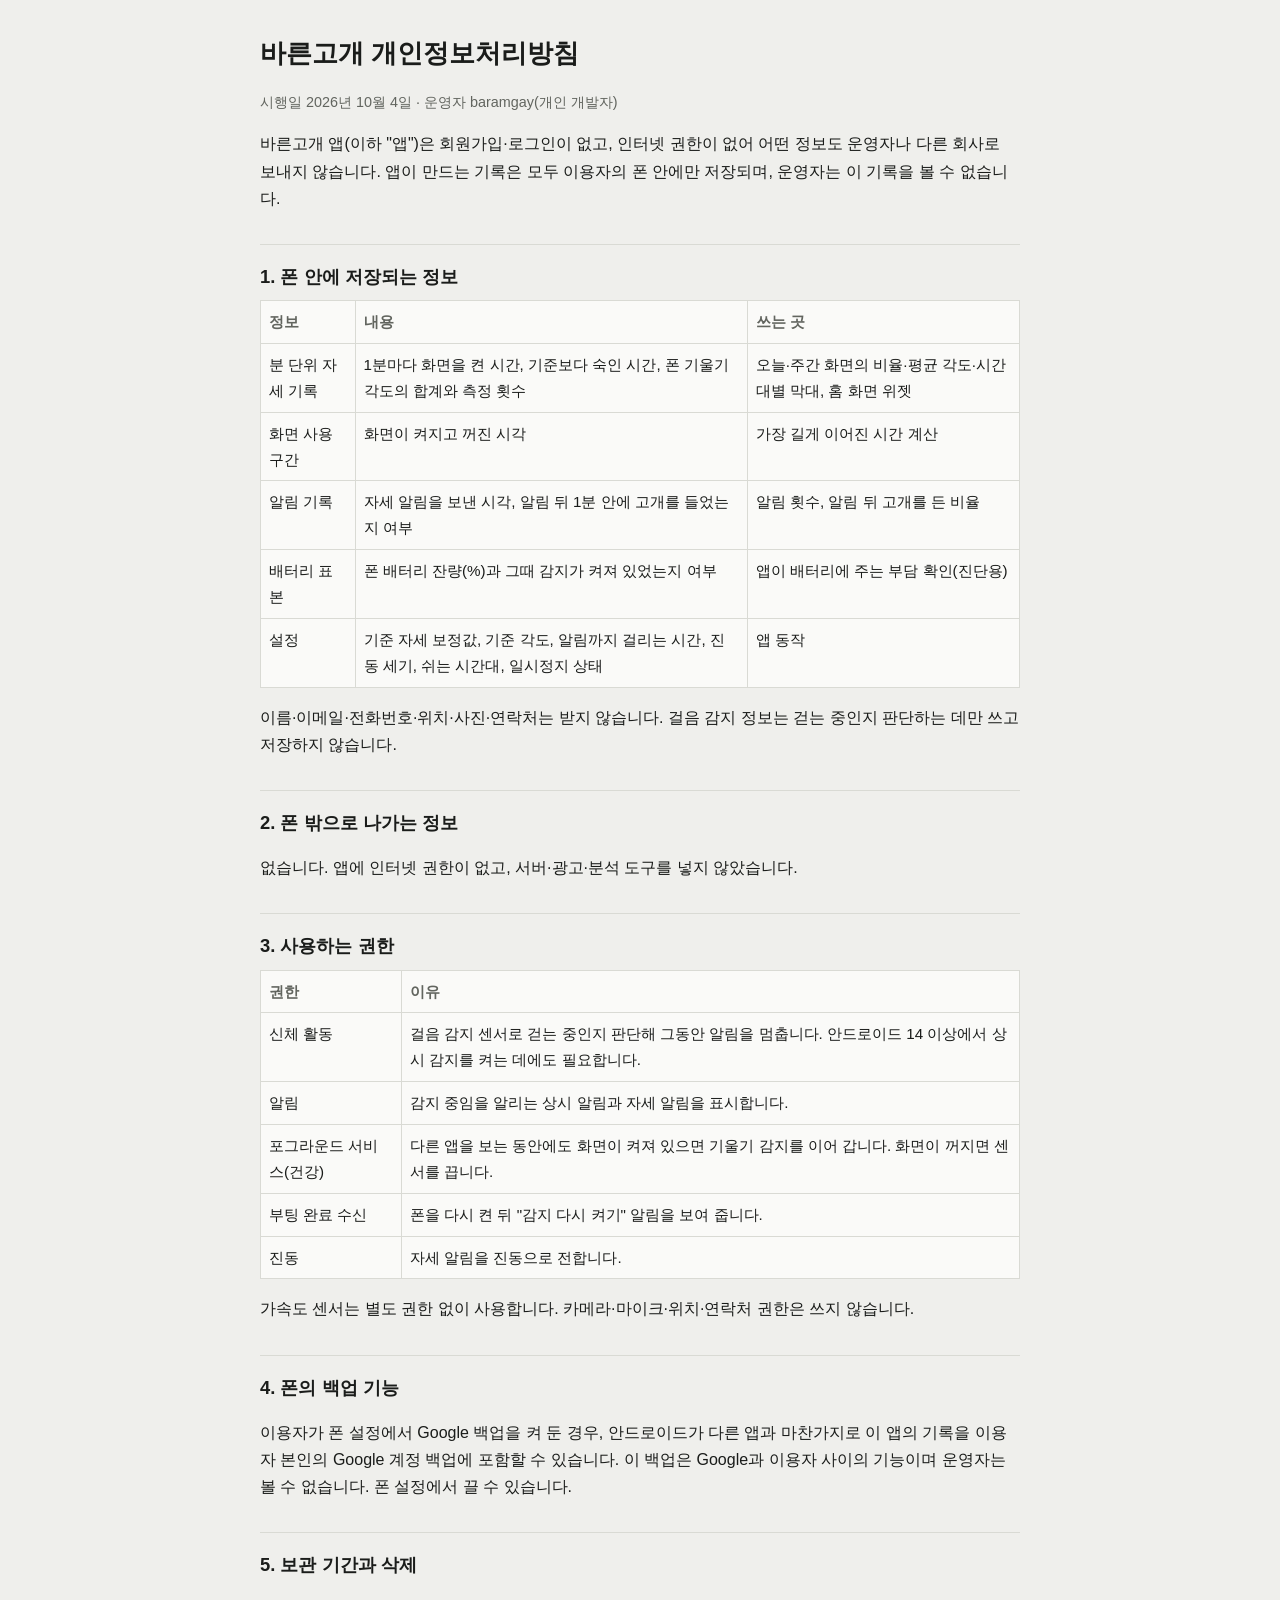
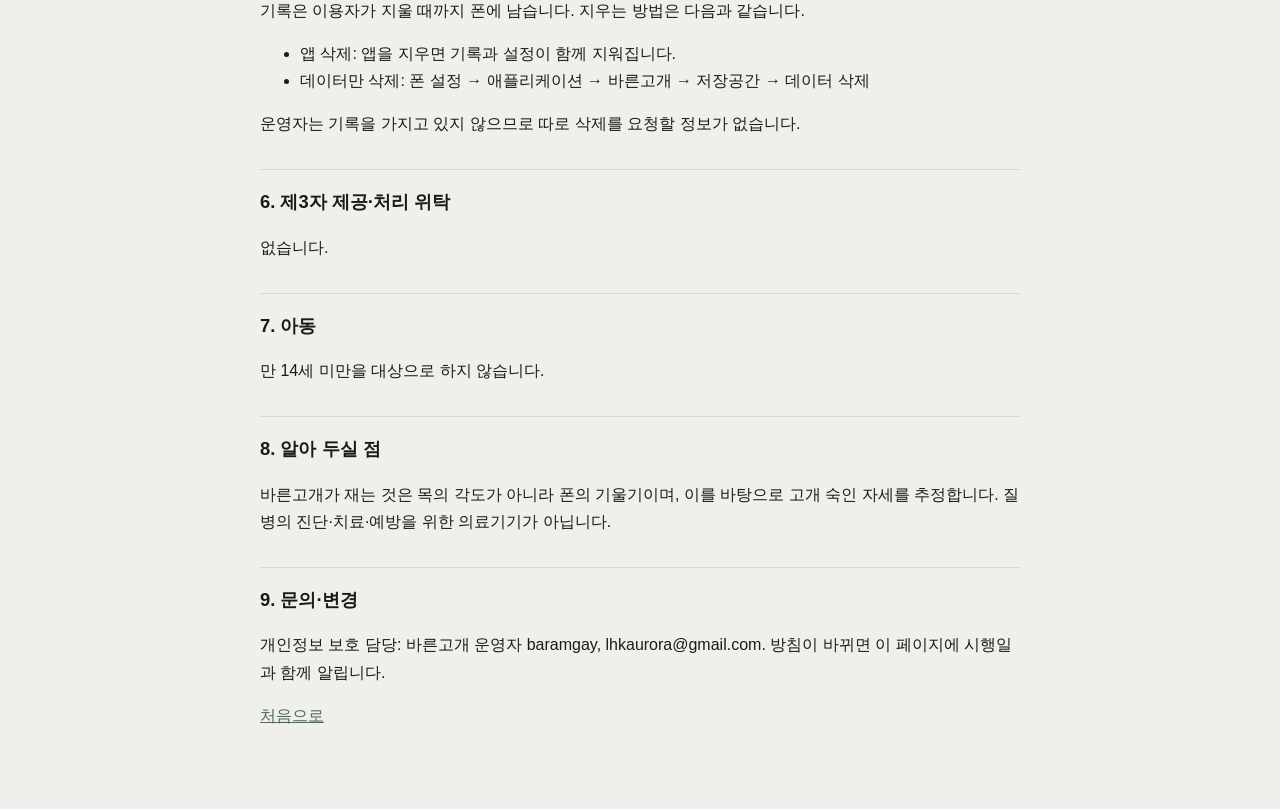
==== privacy.html @ 43d95bdc "바른고개 개인정보처리방침" ====
<!doctype html><html lang="ko"><head><meta charset="utf-8"><meta name="viewport" content="width=device-width,initial-scale=1">
<title>개인정보처리방침</title><link rel="stylesheet" href="style.css"></head><body><main>
<h1>바른고개 개인정보처리방침</h1>
<p class="muted">시행일 2026년 10월 4일 · 운영자 baramgay(개인 개발자)</p>
<p>바른고개 앱(이하 "앱")은 회원가입·로그인이 없고, 인터넷 권한이 없어 어떤 정보도 운영자나 다른 회사로 보내지 않습니다. 앱이 만드는 기록은 모두 이용자의 폰 안에만 저장되며, 운영자는 이 기록을 볼 수 없습니다.</p>

<h2>1. 폰 안에 저장되는 정보</h2>
<div class="table-wrap"><table>
<tr><th>정보</th><th>내용</th><th>쓰는 곳</th></tr>
<tr><td>분 단위 자세 기록</td><td>1분마다 화면을 켠 시간, 기준보다 숙인 시간, 폰 기울기 각도의 합계와 측정 횟수</td><td>오늘·주간 화면의 비율·평균 각도·시간대별 막대, 홈 화면 위젯</td></tr>
<tr><td>화면 사용 구간</td><td>화면이 켜지고 꺼진 시각</td><td>가장 길게 이어진 시간 계산</td></tr>
<tr><td>알림 기록</td><td>자세 알림을 보낸 시각, 알림 뒤 1분 안에 고개를 들었는지 여부</td><td>알림 횟수, 알림 뒤 고개를 든 비율</td></tr>
<tr><td>배터리 표본</td><td>폰 배터리 잔량(%)과 그때 감지가 켜져 있었는지 여부</td><td>앱이 배터리에 주는 부담 확인(진단용)</td></tr>
<tr><td>설정</td><td>기준 자세 보정값, 기준 각도, 알림까지 걸리는 시간, 진동 세기, 쉬는 시간대, 일시정지 상태</td><td>앱 동작</td></tr>
</table></div>
<p>이름·이메일·전화번호·위치·사진·연락처는 받지 않습니다. 걸음 감지 정보는 걷는 중인지 판단하는 데만 쓰고 저장하지 않습니다.</p>

<h2>2. 폰 밖으로 나가는 정보</h2>
<p>없습니다. 앱에 인터넷 권한이 없고, 서버·광고·분석 도구를 넣지 않았습니다.</p>

<h2>3. 사용하는 권한</h2>
<div class="table-wrap"><table>
<tr><th>권한</th><th>이유</th></tr>
<tr><td>신체 활동</td><td>걸음 감지 센서로 걷는 중인지 판단해 그동안 알림을 멈춥니다. 안드로이드 14 이상에서 상시 감지를 켜는 데에도 필요합니다.</td></tr>
<tr><td>알림</td><td>감지 중임을 알리는 상시 알림과 자세 알림을 표시합니다.</td></tr>
<tr><td>포그라운드 서비스(건강)</td><td>다른 앱을 보는 동안에도 화면이 켜져 있으면 기울기 감지를 이어 갑니다. 화면이 꺼지면 센서를 끕니다.</td></tr>
<tr><td>부팅 완료 수신</td><td>폰을 다시 켠 뒤 "감지 다시 켜기" 알림을 보여 줍니다.</td></tr>
<tr><td>진동</td><td>자세 알림을 진동으로 전합니다.</td></tr>
</table></div>
<p>가속도 센서는 별도 권한 없이 사용합니다. 카메라·마이크·위치·연락처 권한은 쓰지 않습니다.</p>

<h2>4. 폰의 백업 기능</h2>
<p>이용자가 폰 설정에서 Google 백업을 켜 둔 경우, 안드로이드가 다른 앱과 마찬가지로 이 앱의 기록을 이용자 본인의 Google 계정 백업에 포함할 수 있습니다. 이 백업은 Google과 이용자 사이의 기능이며 운영자는 볼 수 없습니다. 폰 설정에서 끌 수 있습니다.</p>

<h2>5. 보관 기간과 삭제</h2>
<p id="delete">기록은 이용자가 지울 때까지 폰에 남습니다. 지우는 방법은 다음과 같습니다.</p>
<ul>
<li>앱 삭제: 앱을 지우면 기록과 설정이 함께 지워집니다.</li>
<li>데이터만 삭제: 폰 설정 → 애플리케이션 → 바른고개 → 저장공간 → 데이터 삭제</li>
</ul>
<p>운영자는 기록을 가지고 있지 않으므로 따로 삭제를 요청할 정보가 없습니다.</p>

<h2>6. 제3자 제공·처리 위탁</h2>
<p>없습니다.</p>

<h2>7. 아동</h2>
<p>만 14세 미만을 대상으로 하지 않습니다.</p>

<h2>8. 알아 두실 점</h2>
<p>바른고개가 재는 것은 목의 각도가 아니라 폰의 기울기이며, 이를 바탕으로 고개 숙인 자세를 추정합니다. 질병의 진단·치료·예방을 위한 의료기기가 아닙니다.</p>

<h2>9. 문의·변경</h2>
<p>개인정보 보호 담당: 바른고개 운영자 baramgay, lhkaurora@gmail.com. 방침이 바뀌면 이 페이지에 시행일과 함께 알립니다.</p>
<p><a href="index.html">처음으로</a></p>
</main></body></html>
---- style.css ----
:root{--bg:#EFEFEC;--surface:#FAFAF8;--fg:#1A1C1A;--muted:#62655F;--line:#D9DAD4;--accent:#4E6B57;--accent-soft:#E1E8E2}
@media (prefers-color-scheme:dark){:root{--bg:#0F110F;--surface:#171A17;--fg:#E9ECE7;--muted:#959A92;--line:#282C28;--accent:#9DBBA6;--accent-soft:#1E2A22}}
body{margin:0;background:var(--bg);color:var(--fg);font:16px/1.7 "Pretendard",-apple-system,"Apple SD Gothic Neo","Noto Sans KR",sans-serif}
main{max-width:760px;margin:0 auto;padding:32px 16px 64px}
h1{font-size:1.6rem;margin:0 0 4px}h2{font-size:1.15rem;margin:32px 0 8px;padding-top:16px;border-top:1px solid var(--line)}
p,li{color:var(--fg)}.muted{color:var(--muted);font-size:.9rem}
.note{background:var(--accent-soft);border-radius:14px;padding:12px 16px}
.table-wrap{overflow-x:auto}
table{border-collapse:collapse;width:100%;font-size:.95rem;background:var(--surface)}th,td{border:1px solid var(--line);padding:8px;text-align:left;vertical-align:top}
th{color:var(--muted);font-weight:600}
a{color:var(--accent)}nav a{margin-right:16px}
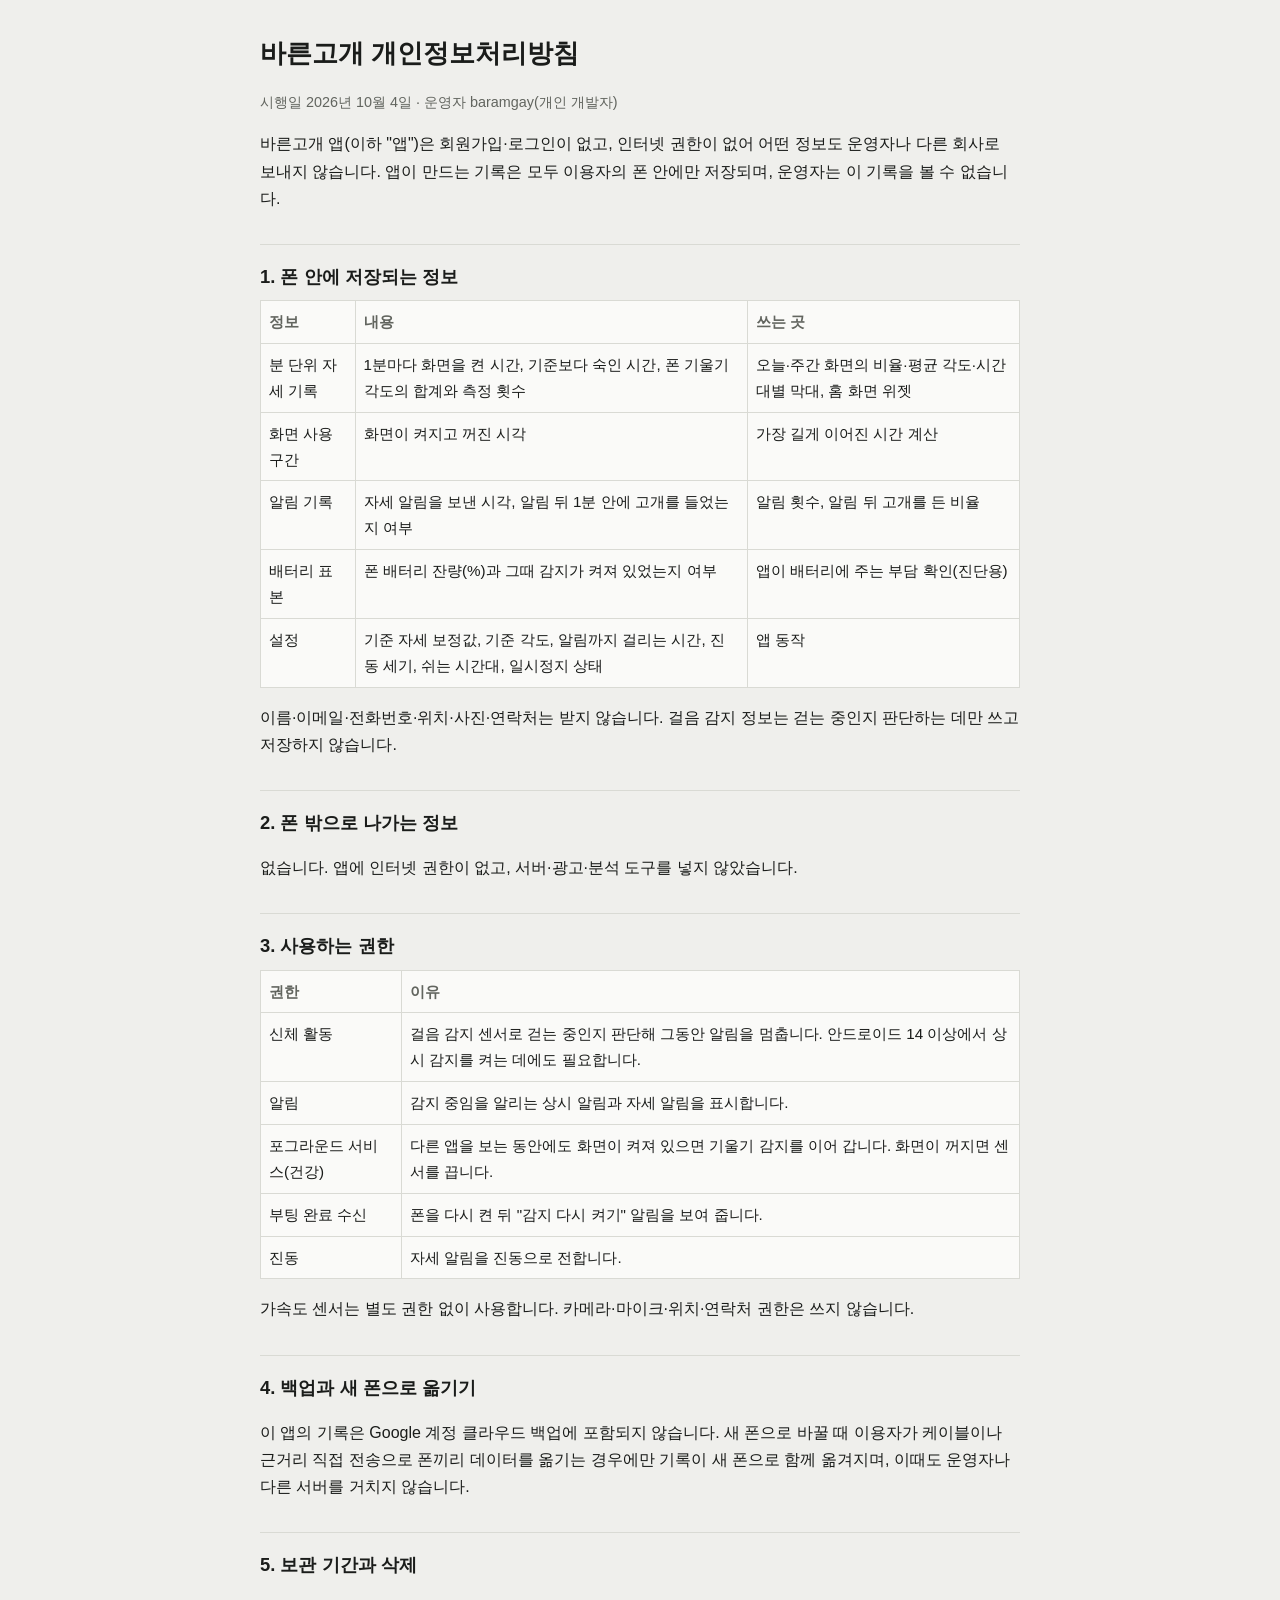
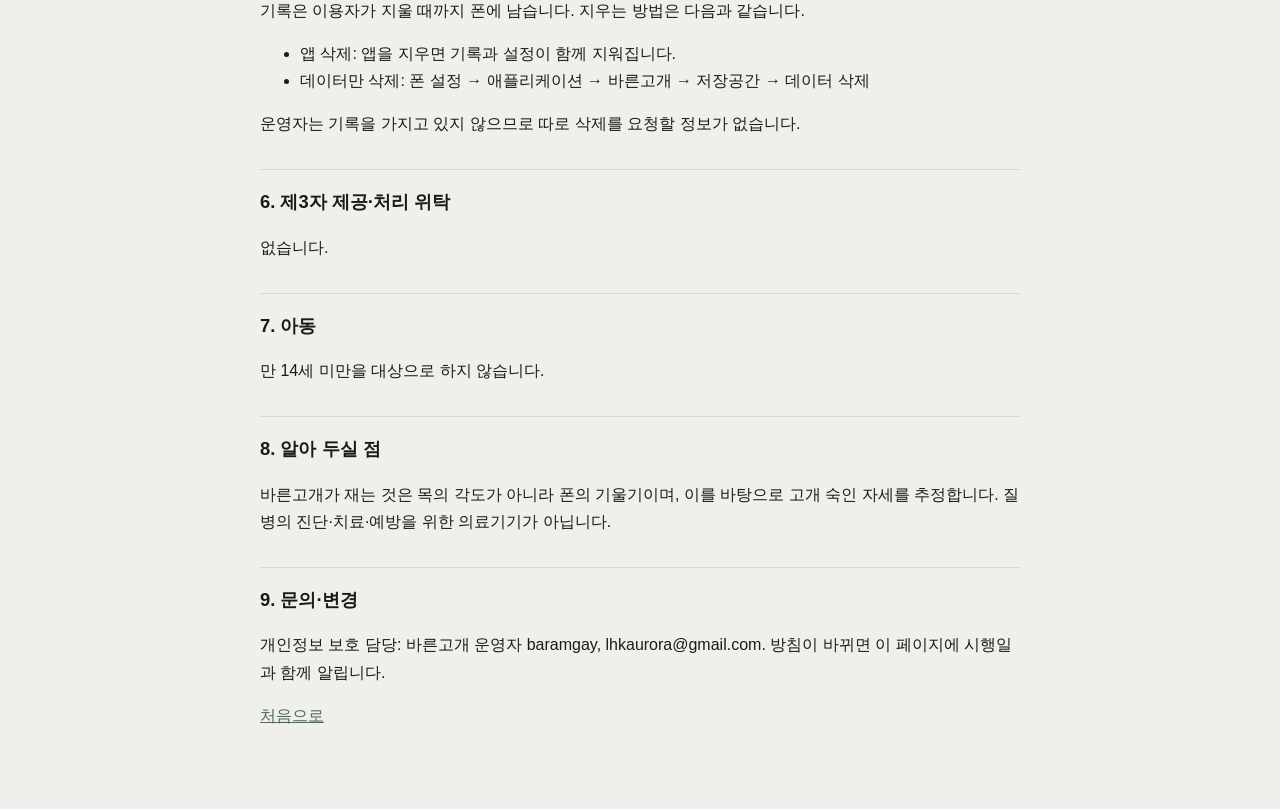
==== commit 00358a42: "백업 정책: 클라우드 백업 제외, 기기 간 이전만" ====
--- a/privacy.html
+++ b/privacy.html
@@ -29,8 +29,8 @@
 </table></div>
 <p>가속도 센서는 별도 권한 없이 사용합니다. 카메라·마이크·위치·연락처 권한은 쓰지 않습니다.</p>
 
-<h2>4. 폰의 백업 기능</h2>
-<p>이용자가 폰 설정에서 Google 백업을 켜 둔 경우, 안드로이드가 다른 앱과 마찬가지로 이 앱의 기록을 이용자 본인의 Google 계정 백업에 포함할 수 있습니다. 이 백업은 Google과 이용자 사이의 기능이며 운영자는 볼 수 없습니다. 폰 설정에서 끌 수 있습니다.</p>
+<h2>4. 백업과 새 폰으로 옮기기</h2>
+<p>이 앱의 기록은 Google 계정 클라우드 백업에 포함되지 않습니다. 새 폰으로 바꿀 때 이용자가 케이블이나 근거리 직접 전송으로 폰끼리 데이터를 옮기는 경우에만 기록이 새 폰으로 함께 옮겨지며, 이때도 운영자나 다른 서버를 거치지 않습니다.</p>
 
 <h2>5. 보관 기간과 삭제</h2>
 <p id="delete">기록은 이용자가 지울 때까지 폰에 남습니다. 지우는 방법은 다음과 같습니다.</p>
